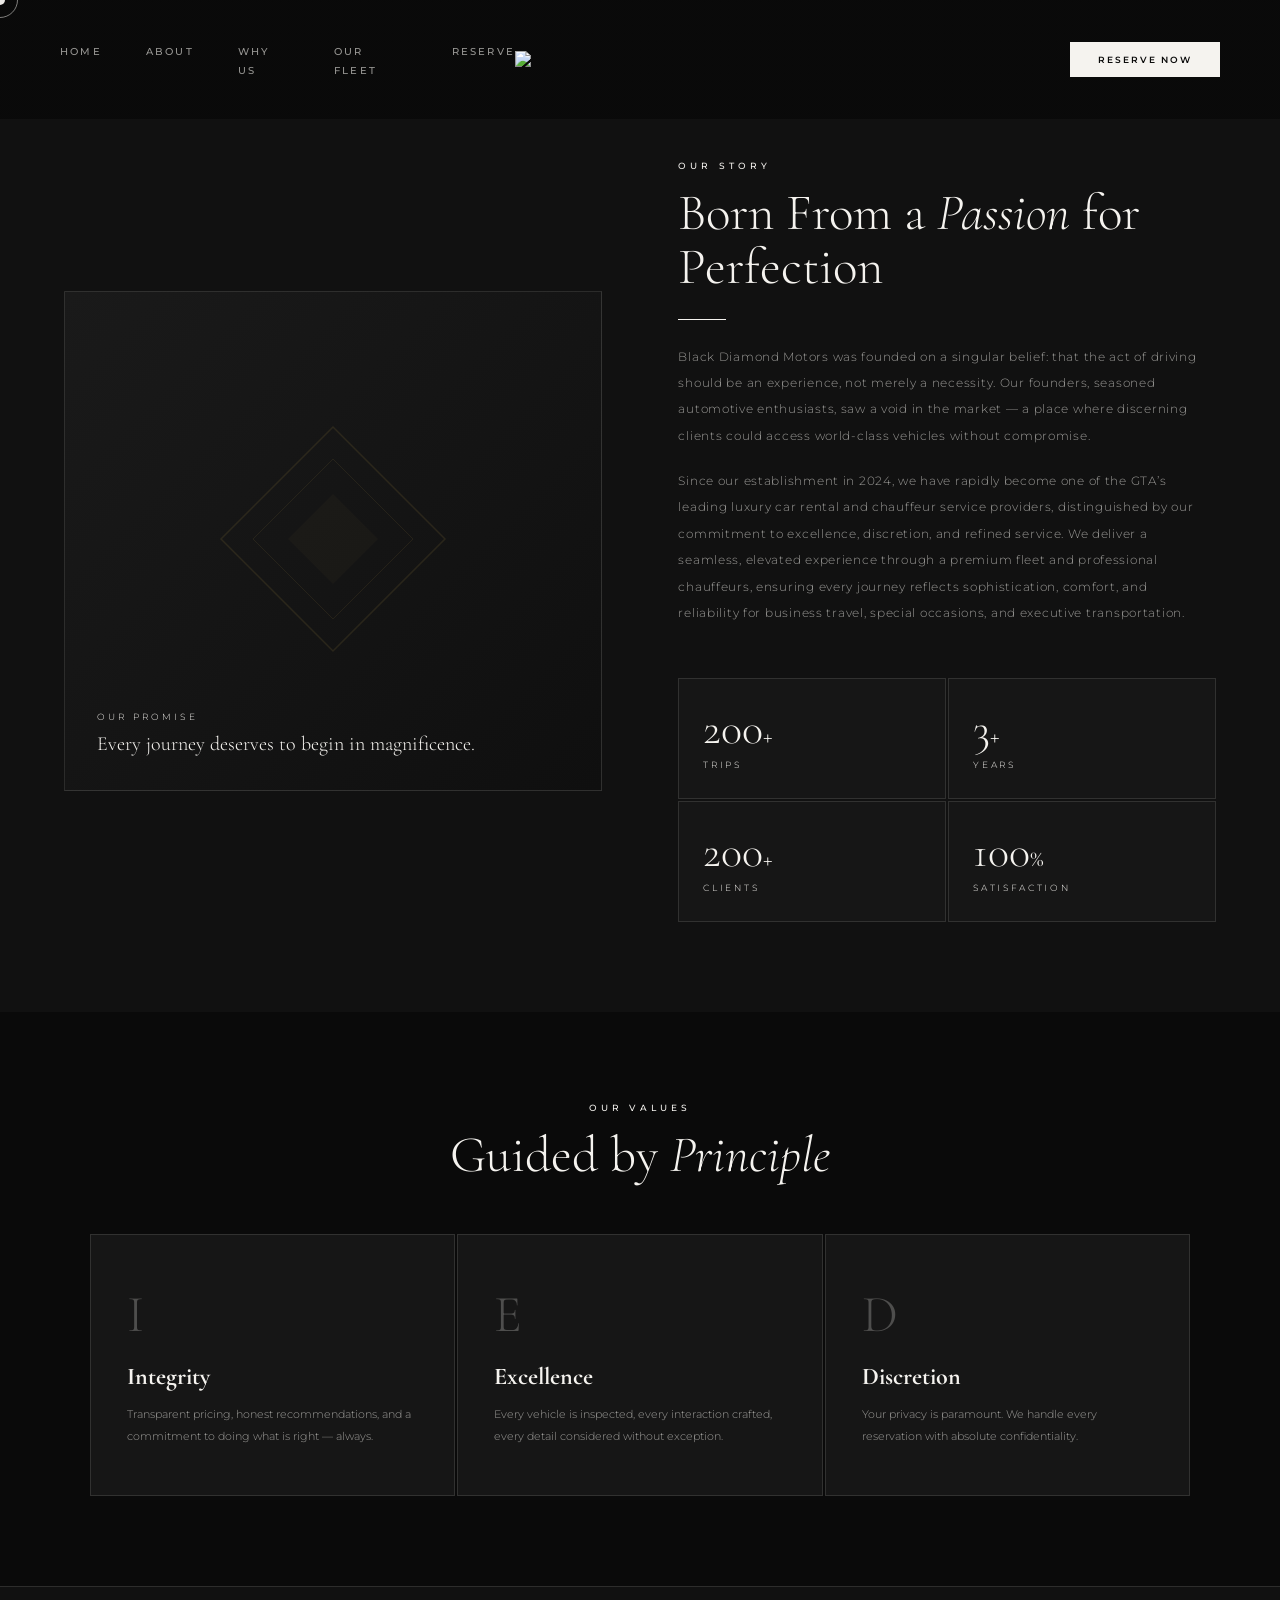
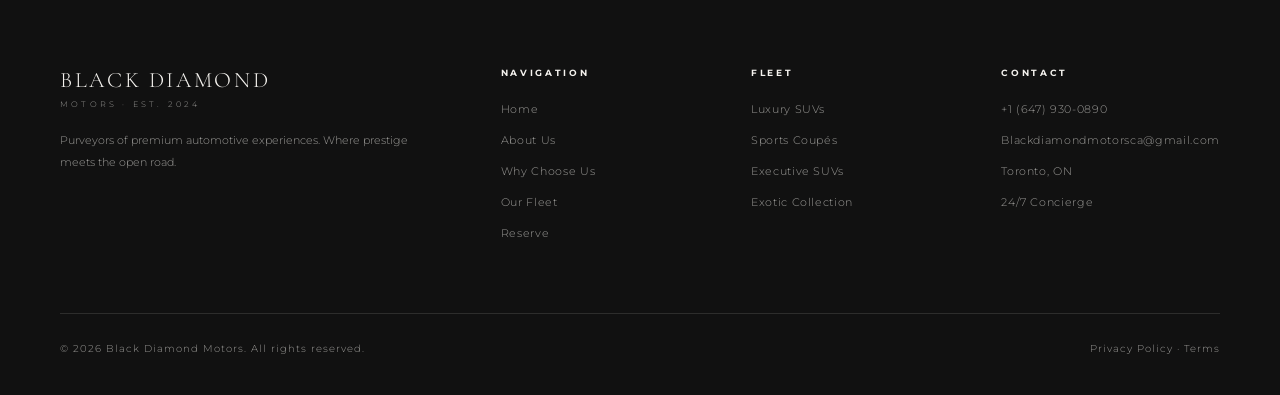
==== about.html @ d263ecc6 "Add files via upload" ====
<!DOCTYPE html>
<html lang="en">
<head>
  <meta charset="UTF-8">
  <meta name="viewport" content="width=device-width, initial-scale=1.0">
  <title>About Us | Black Diamond Motors</title>
  <link rel="stylesheet" href="styles.css">
  <link href="https://fonts.googleapis.com/css2?family=Cormorant+Garamond:ital,wght@0,300;0,400;0,600;1,300;1,400&family=Montserrat:wght@200;300;400;500;600&display=swap" rel="stylesheet">
  <!-- Default fallback (important!) -->
  <link rel="icon" href="img/BDM DARK.png">

  <!-- Theme-aware icons (works on some browsers) -->
  <link rel="icon" href="img/BDM DARK.png" media="(prefers-color-scheme: light)">
  <link rel="icon" href="img/BDM LIGHT.png" media="(prefers-color-scheme: dark)">

  <!-- iOS / mobile support -->
  <link rel="apple-touch-icon" href="img/BDM LIGHT.png">
</head>
<body>

<!-- NAV -->
<nav id="navbar">
  <div class="mobile-menu-logo" onclick="toggleMenu()">
    <div class="hamburger">
      <span></span>
      <span></span>
      <span></span>
    </div>
  </div>

  <ul class="nav-links">
    <li><a href="index.html">Home</a></li>
    <li><a href="about.html">About</a></li>
    <li><a href="why.html">Why Us</a></li>
    <li><a href="fleet.html">Our Fleet</a></li>
    <li><a href="book.html">Reserve</a></li>
  </ul>

  <div class="nav-center-logo desktop-logo">
    <a href="index.html"><img src="img/BDM LOGO REVISED.png"></a>
  </div>

  <div class="nav-center-logo mobile-logo">
    <a href="index.html">
      <img src="img/BDM LOGO REVISED.png">
    </a>
  </div>

  <a href="book.html" class="nav-book-btn">Reserve Now</a>
</nav>

<!-- MOBILE MENU -->
<div id="mobileMenu" class="mobile-menu">
  <a href="index.html">Home</a>
  <a href="about.html">About</a>
  <a href="why.html">Why Us</a>
  <a href="fleet.html">Our Fleet</a>
  <a href="book.html">Reserve</a>
</div>

<div class="cursor" id="cursor"></div>
<div class="cursor-ring" id="cursorRing"></div>
<div style="padding-top:100px;"></div>
    
<div class="page-content">
<!-- ════════ ABOUT ════════ -->
<section style="background:var(--off-black);padding-top:60px;">
    <div style="max-width:1200px;margin:0 auto;display:grid;grid-template-columns:1fr 1fr;gap:clamp(24px,6vw,100px);align-items:center;" class="about-grid">
      <div style="position:relative;height:500px;">
        <div style="position:absolute;inset:0;background:linear-gradient(135deg,#1a1a1a 0%,#0f0f0f 100%);border:1px solid var(--border);overflow:hidden;">
          <div style="position:absolute;top:50%;left:50%;transform:translate(-50%,-50%);opacity:0.12;">
            <svg width="240" height="240" viewBox="0 0 240 240" fill="none"><polygon points="120,8 232,120 120,232 8,120" fill="none" stroke="#c9a84c" stroke-width="1.5"/><polygon points="120,40 200,120 120,200 40,120" fill="none" stroke="#c9a84c" stroke-width="0.8"/><polygon points="120,75 165,120 120,165 75,120" fill="#c9a84c" opacity="0.3"/></svg>
          </div>
          <div style="position:absolute;bottom:32px;left:32px;right:32px;">
            <p style="font-size:9px;letter-spacing:0.35em;text-transform:uppercase;color:var(--gold);margin-bottom:8px;">Our Promise</p>
            <p style="font-family:'Cormorant Garamond',serif;font-size:20px;color:var(--white);line-height:1.4;">Every journey deserves to begin in magnificence.</p>
          </div>
        </div>
        <div style="position:absolute;bottom:0;right:0;width:120px;height:120px;border:1px solid var(--gold-dim);transform:translate(10px,10px) rotate(45deg);"></div>
      </div>
      <div>
        <p class="s-eye">Our Story</p>
        <h2 class="s-title">Born From a <em>Passion</em> for Perfection</h2>
        <div class="divider"></div>
        <p class="s-body">Black Diamond Motors was founded on a singular belief: that the act of driving should be an experience, not merely a necessity. Our founders, seasoned automotive enthusiasts, saw a void in the market — a place where discerning clients could access world-class vehicles without compromise.</p>
        <br>
        <p class="s-body">Since our establishment in 2024, we have rapidly become one of the GTA’s leading luxury car rental and chauffeur service providers, distinguished by our commitment to excellence, discretion, and refined service. We deliver a seamless, elevated experience through a premium fleet and professional chauffeurs, ensuring every journey reflects sophistication, comfort, and reliability for business travel, special occasions, and executive transportation.</p>
        <div style="display:grid;grid-template-columns:1fr 1fr;gap:2px;margin-top:52px;">
          <div class="stat-block"><div class="stat-num">200<span style="font-size:24px;">+</span></div><div class="stat-label">Trips</div></div>
          <div class="stat-block"><div class="stat-num">3<span style="font-size:24px;">+</span></div><div class="stat-label">Years</div></div>
          <div class="stat-block"><div class="stat-num">200<span style="font-size:24px;">+</span></div><div class="stat-label">Clients</div></div>
          <div class="stat-block"><div class="stat-num">100<span style="font-size:24px;">%</span></div><div class="stat-label">Satisfaction</div></div>
        </div>
      </div>
    </div>
</section>
<section style="background:var(--black);">
    <div style="max-width:1100px;margin:0 auto;text-align:center;">
      <p class="s-eye">Our Values</p>
      <h2 class="s-title">Guided by <em>Principle</em></h2>
      <div style="display:grid;grid-template-columns:repeat(3,1fr);gap:2px;margin-top:52px;">
        <div style="background:var(--deep);border:1px solid var(--border);padding:48px 36px;text-align:left;"><p style="font-family:'Cormorant Garamond',serif;font-size:52px;color:var(--gold);opacity:0.25;margin-bottom:16px;">I</p><h3 style="font-family:'Cormorant Garamond',serif;font-size:24px;color:var(--white);margin-bottom:12px;">Integrity</h3><p style="font-size:11px;line-height:2;color:var(--white-dim);">Transparent pricing, honest recommendations, and a commitment to doing what is right — always.</p></div>
        <div style="background:var(--deep);border:1px solid var(--border);padding:48px 36px;text-align:left;"><p style="font-family:'Cormorant Garamond',serif;font-size:52px;color:var(--gold);opacity:0.25;margin-bottom:16px;">E</p><h3 style="font-family:'Cormorant Garamond',serif;font-size:24px;color:var(--white);margin-bottom:12px;">Excellence</h3><p style="font-size:11px;line-height:2;color:var(--white-dim);">Every vehicle is inspected, every interaction crafted, every detail considered without exception.</p></div>
        <div style="background:var(--deep);border:1px solid var(--border);padding:48px 36px;text-align:left;"><p style="font-family:'Cormorant Garamond',serif;font-size:52px;color:var(--gold);opacity:0.25;margin-bottom:16px;">D</p><h3 style="font-family:'Cormorant Garamond',serif;font-size:24px;color:var(--white);margin-bottom:12px;">Discretion</h3><p style="font-size:11px;line-height:2;color:var(--white-dim);">Your privacy is paramount. We handle every reservation with absolute confidentiality.</p></div>
      </div>
    </div>
</section>


<!-- FOOTER -->
<footer>
  <div class="footer-grid">
    <div class="footer-brand">
      <div class="bn">Black Diamond</div>
      <div class="bt">Motors · Est. 2024</div>
      <p>Purveyors of premium automotive experiences. Where prestige meets the open road.</p>
    </div>
    <div class="footer-col"><h4>Navigation</h4><ul>
      <li><a href="index.html">Home</a></li>
      <li><a href="about.html">About Us</a></li>
      <li><a href="why.html">Why Choose Us</a></li>
      <li><a href="fleet.html">Our Fleet</a></li>
      <li><a href="book.html">Reserve</a></li>
    </ul></div>
    <div class="footer-col"><h4>Fleet</h4><ul>
      <li><a href="fleet.html">Luxury SUVs</a></li>
      <li><a href="fleet.html">Sports Coupés</a></li>
      <li><a href="fleet.html">Executive SUVs</a></li>
      <li><a href="fleet.html">Exotic Collection</a></li>
    </ul></div>
    <div class="footer-col"><h4>Contact</h4><ul>
      <li><a href="tel:6479300890">+1 (647) 930-0890</a></li>
      <li><a href="mailto:Blackdiamondmotorsca@gmail.com">Blackdiamondmotorsca@gmail.com</a></li>
      <li><a href="#">Toronto, ON</a></li>
      <li><a href="#">24/7 Concierge</a></li>
    </ul></div>
  </div>
  <div class="footer-bottom">
    <p>© 2026 Black Diamond Motors. All rights reserved.</p>
    <p><a href="legal.html" style="color:inherit;text-decoration:none;">Privacy Policy · Terms</a></p>
  </div>
</footer>

<style>

/* ── ROOT ── */
:root {
  --black: #0a0a0a;
  --off-black: #111111;
  --deep: #161616;
  --white: #f5f3ef;
  --white-dim: rgba(245,243,239,0.6);
  --accent: rgba(255,255,255,0.9);
  --border: rgba(245,243,239,0.12);
}

section {
  overflow-x: hidden;
}
* {max-width: 100%;}
*, *::before, *::after { box-sizing: border-box; margin: 0; padding: 0; }
html { scroll-behavior: smooth; }
html, body { width: 100%; max-width: 100%; overflow-x: hidden; }
body {background: var(--black);color: var(--white);font-family: 'Montserrat', sans-serif;font-weight: 300;}

img { max-width: 100%; height: auto; display: block; }

/* ── CURSOR ── */
.cursor, .cursor-ring { position: fixed; top: 0; left: 0; pointer-events: none; z-index: 9999; transform: translate(-50%,-50%); display: none; }
@media (pointer: fine) {
  body { cursor: none; }
  .cursor { display: block; width: 10px; height: 10px; border-radius: 50%; background: var(--white); mix-blend-mode: difference; }
  .cursor-ring { display: block; width: 36px; height: 36px; border: 1px solid rgba(245,243,239,0.5); border-radius: 50%; transition: width 0.25s, height 0.25s, border-color 0.25s; }
}

/* ── ROOT ── */
:root {
  --black: #0a0a0a;
  --off-black: #111111;
  --deep: #161616;
  --white: #f5f3ef;
  --white-dim: rgba(245,243,239,0.6);
  --accent: rgba(255,255,255,0.9);
  --border: rgba(245,243,239,0.12);
}

*, *::before, *::after { box-sizing: border-box; margin: 0; padding: 0; }
html { scroll-behavior: smooth; }
body { background: var(--black); color: var(--white); font-family: 'Montserrat', sans-serif; font-weight: 300; overflow-x: hidden; }
img { max-width: 100%; height: auto; display: block; }

/* ── CURSOR ── */
.cursor, .cursor-ring { position: fixed; top: 0; left: 0; pointer-events: none; z-index: 9999; transform: translate(-50%,-50%); display: none; }
@media (pointer: fine) {
  body { cursor: none; }
  .cursor { display: block; width: 10px; height: 10px; border-radius: 50%; background: var(--white); mix-blend-mode: difference; }
  .cursor-ring { display: block; width: 36px; height: 36px; border: 1px solid rgba(245,243,239,0.5); border-radius: 50%; transition: width 0.25s, height 0.25s, border-color 0.25s; }
}

/* ── NAV ── */
nav {
  position: fixed; top: 0; left: 0; right: 0;
  z-index: 1001;
  display: grid; grid-template-columns: 1fr auto 1fr;
  align-items: center;
  padding: 40px 60px;
  background: linear-gradient(180deg,rgba(10,10,10,0.95) 100%,transparent 100%);
  transition: transform 0.3s ease, padding 0.4s, background 0.4s;
  border-bottom: 1px solid transparent;
}
nav.scrolled { padding: 40px 60px; border-bottom-color: var(--border); background: rgba(10,10,10,0.97); backdrop-filter: blur(20px); }
nav.hide { transform: translateY(-100%); }
.nav-links { display: flex; gap: 44px; list-style: none; justify-content: flex-start; }
.nav-links a { font-size: 10px; font-weight: 500; letter-spacing: 0.22em; text-transform: uppercase; color: var(--white-dim); text-decoration: none; transition: color 0.3s; position: relative; }
.nav-links a::after { content: ''; position: absolute; bottom: -4px; left: 0; width: 0; height: 1px; background: var(--accent); transition: width 0.3s; }
.nav-links a:hover { color: var(--white); }
.nav-links a:hover::after { width: 100%; }
.nav-center-logo { display: flex; justify-content: center; align-items: center; }
.nav-center-logo img { width: clamp(120px,20vw,250px); height: auto; }
.nav-book-btn { justify-self: end; font-size: 9px; font-weight: 600; letter-spacing: 0.22em; text-transform: uppercase; color: var(--black); background: var(--white); padding: 12px 28px; text-decoration: none; display: inline-block; transition: opacity 0.3s; }
.nav-book-btn:hover { opacity: 0.85; }

/* ── HAMBURGER ── */
.mobile-menu-logo {
  display: none;
  cursor: pointer;
  z-index: 1002;
  position: relative;
  justify-self: start;
}
.hamburger {
  width: 28px;
  height: 18px;
  position: relative;
}

.hamburger span {
  position: absolute;
  left: 0;
  width: 100%;
  height: 2px;
  background: var(--white);
  transition: 0.3s ease;
  transform-origin: center;
}

/* better vertical spacing */
.hamburger span:nth-child(1) { top: 0; }
.hamburger span:nth-child(2) { top: 8px; }
.hamburger span:nth-child(3) { top: 16px; }

.hamburger.active span:nth-child(1) {
  top: 8px;
  transform: rotate(45deg);
}

.hamburger.active span:nth-child(2) {
  opacity: 0;
}

.hamburger.active span:nth-child(3) {
  top: 8px;
  transform: rotate(-45deg);
}

/* ── MOBILE MENU ── */
.mobile-menu {
  position: fixed; inset: 0;
  background: rgba(10,10,10,0.98);
  backdrop-filter: blur(10px);
  display: flex; flex-direction: column;
  justify-content: center; align-items: center;
  gap: 36px;
  transform: translateY(-100%);
  transition: transform 0.45s ease;
  z-index: 1000;
}
.mobile-menu a { font-family: 'Cormorant Garamond', serif; font-size: 32px; letter-spacing: 0.15em; color: var(--white); text-decoration: none; }
.mobile-menu.active { transform: translateY(0); }
.mobile-logo { display: none; }

/* ── HERO ── */
#heroSection {
  position: relative; min-height: 100vh; display: flex;
  align-items: center; padding-top: 140px; padding-bottom: 60px;
  overflow: hidden;
  background: linear-gradient(135deg,#0a0a0a 0%,#1a1a1a 40%,#0f0f0f 100%);
}
.hero-pattern { position: absolute; inset: 0; background-image: repeating-linear-gradient(45deg,rgba(201,168,76,0.03) 0px,rgba(201,168,76,0.03) 1px,transparent 1px,transparent 60px), repeating-linear-gradient(-45deg,rgba(201,168,76,0.03) 0px,rgba(201,168,76,0.03) 1px,transparent 1px,transparent 60px); }
.hero-diamond-bg { position: absolute; right: -5vw; top: 50%; transform: translateY(-50%); width: 55vw; height: 55vw; opacity: 0.06; animation: spin 60s linear infinite; }
@keyframes spin { to { transform: translateY(-50%) rotate(360deg); } }
.hero-car-area { position: absolute; right: 8%; top: 50%; transform: translateY(-40%); width: 55%; height: 70%; z-index: 2; overflow: hidden; }
.hero-slider { position: absolute; inset: 0; }
.slide { position: absolute; inset: 0; width: 100%; height: 100%; object-fit: cover; opacity: 0; transform: translateX(100%); transition: transform 0.8s ease, opacity 0.8s ease; z-index: 0; }
.slide.active { opacity: 1; transform: translateX(0); z-index: 2; }
.slide.exit { opacity: 0; transform: translateX(-100%); z-index: 1; }
.mainhero-car-gradient { position: absolute; inset: 0; z-index: 3; pointer-events: none; background: linear-gradient(90deg,rgba(10,10,10,1) 0%,rgba(10,10,10,0) 65%), linear-gradient(0deg,rgba(10,10,10,1) 0%,rgba(10,10,10,0) 40%); }
.hero-content { position: relative; z-index: 3; max-width: 640px; padding: 0 clamp(24px,6vw,120px); }
.hero-eyebrow { font-size: 9px; font-weight: 500; letter-spacing: 0.4em; text-transform: uppercase; color: var(--accent); margin-bottom: 20px; animation: reveal 1.4s 0.2s both; }
.hero-title { font-family: 'Cormorant Garamond', serif; font-size: clamp(52px,7vw,100px); font-weight: 300; line-height: 0.95; color: var(--white); margin-bottom: 28px; animation: reveal 1.4s 0.35s both; }
.hero-title em { font-style: italic; }
.hero-sub { font-size: 12px; font-weight: 300; letter-spacing: 0.1em; line-height: 2; color: var(--white-dim); max-width: 380px; margin-bottom: 44px; animation: reveal 1.4s 0.5s both; }
.hero-ctas { display: flex; gap: 16px; align-items: center; animation: reveal 1.4s 0.65s both; }
@keyframes reveal { from { opacity: 0; transform: translateY(60px); } to { opacity: 1; transform: none; } }

/* ── BUTTONS ── */
.btn-primary { font-size: 9px; font-weight: 600; letter-spacing: 0.25em; text-transform: uppercase; color: var(--black); background: var(--white); padding: 16px 40px; text-decoration: none; display: inline-block; transition: opacity 0.3s; border: none; }
.btn-primary:hover { opacity: 0.85; }
.btn-ghost { font-size: 9px; font-weight: 500; letter-spacing: 0.25em; text-transform: uppercase; color: var(--white); background: transparent; border: 1px solid var(--border); padding: 16px 40px; text-decoration: none; display: inline-block; transition: border-color 0.35s; }
.btn-ghost:hover { border-color: var(--white); }

/* ── STRIP ── */
.strip-bar { background: var(--deep); border-top: 1px solid var(--border); border-bottom: 1px solid var(--border); padding: 20px 40px; display: flex; justify-content: center; align-items: center; flex-wrap: wrap; gap: clamp(16px,4vw,60px); }
.strip-bar span { font-size: 9px; letter-spacing: 0.35em; text-transform: uppercase; white-space: nowrap; color: var(--white-dim); }
.strip-bar span:first-child { color: var(--white); }

/* ── SECTIONS ── */
.section-dark { background: var(--off-black); }
.section-black { background: #000; }
.section-deep { background: var(--deep); border-top: 1px solid var(--border); }
section { padding: clamp(60px,7vw,120px) clamp(20px,5vw,80px); }
.container { max-width: 1200px; margin: 0 auto; }
.section-header { text-align: center; margin-bottom: 48px; }
.s-eye { font-size: 9px; font-weight: 500; letter-spacing: 0.45em; text-transform: uppercase; color: var(--white); margin-bottom: 16px; }
.s-title { font-family: 'Cormorant Garamond', serif; font-size: clamp(32px,4vw,62px); font-weight: 300; line-height: 1.05; color: var(--white); margin-bottom: 20px; }
.s-title em { font-style: italic; }
.s-body { font-size: 12px; font-weight: 300; letter-spacing: 0.06em; line-height: 2.2; color: var(--white-dim); max-width: 520px; }
.divider { width: 48px; height: 1px; background: var(--white); margin: 24px 0; }

/* ── GRIDS ── */
.grid-2 { display: grid; grid-template-columns: 1fr 1fr; gap: 80px; }
.grid-3 { display: grid; grid-template-columns: repeat(3,1fr); gap: 2px; }
.stats-grid { display: grid; grid-template-columns: 1fr 1fr; gap: 2px; }

/* ── STATS ── */
.stat-block { background: var(--deep); border: 1px solid var(--border); padding: 28px 24px; }
.stat-num { font-family: 'Cormorant Garamond', serif; font-size: 44px; font-weight: 300; color: var(--white); line-height: 1; }
.stat-num span { font-size: 24px; }
.stat-label { font-size: 9px; letter-spacing: 0.3em; text-transform: uppercase; color: var(--white); margin-top: 8px; }

/* ── FLEET TEASER CARDS ── */
.teaser-card { background: var(--deep); border: 1px solid var(--border); padding: 28px; text-align: center; cursor: pointer; transition: border-color 0.3s; }
.teaser-card:hover { border-color: rgba(201,168,76,0.4); }
.teaser-img { width: 100%; height: 160px; overflow: hidden; border: 1px solid rgba(201,168,76,0.5); margin-bottom: 16px; }
.teaser-img img { width: 100%; height: 100%; object-fit: cover; }
.teaser-name { font-family: 'Cormorant Garamond', serif; font-size: 20px; color: var(--white); margin-top: 6px; }

/* ── TESTIMONIALS ── */
.testimonial-card { background: var(--off-black); border: 1px solid var(--border); padding: 40px 32px; }
.quote-mark { font-family: 'Cormorant Garamond', serif; font-size: 48px; color: var(--white); opacity: 0.2; line-height: 1; margin-bottom: 16px; }
.quote-text { font-size: 12px; line-height: 2; color: var(--white-dim); margin-bottom: 24px; font-style: italic; }
.quote-author { border-top: 1px solid var(--border); padding-top: 16px; }
.author-name { font-size: 11px; color: var(--white); }
.author-title { font-size: 9px; letter-spacing: 0.2em; text-transform: uppercase; color: var(--white-dim); margin-top: 4px; }

/* ── QUOTE BANNER ── */
.quote-section { padding: clamp(40px,5vw,80px) clamp(20px,5vw,60px); text-align: center; border-top: 1px solid var(--border); border-bottom: 1px solid var(--border); }
.quote-banner { font-family: 'Cormorant Garamond', serif; font-size: clamp(20px,3vw,40px); font-weight: 300; font-style: italic; color: var(--white); max-width: 800px; margin: 0 auto 16px; line-height: 1.5; }
.quote-attribution { font-size: 9px; letter-spacing: 0.35em; text-transform: uppercase; color: var(--white-dim); }

/* ── FOOTER ── */
footer { background: var(--off-black); border-top: 1px solid var(--border); padding: 80px 60px 40px; }
.footer-grid { display: grid; grid-template-columns: 2fr 1fr 1fr 1fr; gap: 60px; max-width: 1200px; margin: 0 auto 60px; }
.footer-brand .bn { font-family: 'Cormorant Garamond', serif; font-size: 22px; color: var(--white); letter-spacing: 0.12em; text-transform: uppercase; margin-bottom: 6px; }
.footer-brand .bt { font-size: 8px; letter-spacing: 0.4em; text-transform: uppercase; color: var(--white-dim); margin-bottom: 20px; }
.footer-brand p { font-size: 11px; line-height: 2; color: var(--white-dim); }
.footer-col h4 { font-size: 9px; letter-spacing: 0.3em; text-transform: uppercase; color: var(--white); margin-bottom: 20px; }
.footer-col ul { list-style: none; }
.footer-col ul li { margin-bottom: 12px; }
.footer-col ul li a { font-size: 11px; color: var(--white-dim); text-decoration: none; transition: color 0.3s; }
.footer-col ul li a:hover { color: var(--white); }
.footer-bottom { max-width: 1200px; margin: 0 auto; padding-top: 28px; border-top: 1px solid var(--border); display: flex; justify-content: space-between; align-items: center; }
.footer-bottom p { font-size: 10px; letter-spacing: 0.1em; color: var(--white-dim); }

/* ── REVEAL ── */
.reveal { opacity: 0; transform: translateY(30px); transition: opacity 0.8s, transform 0.8s; }
.reveal.visible { opacity: 1; transform: none; }

/* ── PAGE TOP (non-home pages) ── */
.page-top { padding-top: 120px; }

/* ══════════════════════════════
   TABLET (max 1024px)
══════════════════════════════ */
@media (max-width: 1024px) {
  nav { padding: 20px 32px; }
  nav.scrolled { padding: 20px 32px; }
  .hero-car-area { width: 50%; right: 3%; }
  .grid-3 { grid-template-columns: repeat(2,1fr); }
  .footer-grid { grid-template-columns: 1fr 1fr; gap: 40px; }
}

/* ══════════════════════════════
   MOBILE (max 768px)
══════════════════════════════ */
@media (max-width: 768px) {
  .about-grid {
    grid-template-columns: 1fr !important;
    gap: 32px !important;
  }
  
  /* NAV */
  nav { padding: 30px 20px; grid-template-columns: auto 1fr auto; }
  nav.scrolled { padding: 30px 20px; }
  .nav-links, .desktop-logo { display: none; }
  .mobile-menu-logo { display: block; }
  .mobile-logo {
    position: absolute;
    left: 50%;
    transform: translateX(-50%);
    display: flex;
  }
  .mobile-logo img { width: 170px; }
  .nav-book-btn {
    display: inline-block;
    justify-self: end;
    font-size: 7px;
    padding: 6px 10px;
    letter-spacing: 0.18em;
  }

  /* HERO */
  #heroSection {
    align-items: flex-end;
    padding-top: 100px;
    padding-bottom: 52px;
    min-height: 100svh;
  }
  .hero-car-area {
    position: absolute;
    inset: 0;
    width: 100%;
    height: 100%;
    transform: none;
    top: 0;
    right: 0;
    opacity: 0.3;
  }
  .mainhero-car-gradient {
    background:
      linear-gradient(180deg, rgba(10,10,10,0.6) 0%, rgba(10,10,10,0) 30%),
      linear-gradient(0deg, rgba(10,10,10,1) 0%, rgba(10,10,10,0.4) 60%);
  }
  .hero-content { padding: 0 24px; max-width: 100%; z-index: 4; }
  .hero-title { font-size: clamp(44px,12vw,64px); margin-bottom: 20px; }
  .hero-sub { font-size: 11px; max-width: 100%; margin-bottom: 32px; }
  .hero-ctas { flex-direction: column; gap: 12px; width: 100%; }
  .btn-primary, .btn-ghost { width: 100%; text-align: center; padding: 16px 24px; }

  /* SECTIONS */
  section { padding: 52px 20px; }
  .s-title { font-size: clamp(28px,8vw,44px); }
  .section-header { margin-bottom: 32px; }

  /* GRIDS */
  .grid-2, .grid-3 { grid-template-columns: 1fr; gap: 16px; }
  .stats-grid { grid-template-columns: 1fr 1fr; gap: 2px; }
  .stat-block { padding: 20px 16px; }
  .stat-num { font-size: 36px; }

  /* FLEET TEASER */
  .teaser-img { height: 200px; }

  /* STRIP */
  .strip-bar { padding: 16px 20px; gap: 16px; }
  .strip-bar span { font-size: 8px; }

  /* FOOTER */
  footer { padding: 48px 20px 28px; }
  .footer-grid { grid-template-columns: 1fr; gap: 28px; }
  .footer-bottom { flex-direction: column; gap: 10px; text-align: center; }
}

/* ══════════════════════════════
   SMALL MOBILE (max 390px)
══════════════════════════════ */
@media (max-width: 390px) {
  .hero-title { font-size: 38px; }
  .mobile-logo img { width: 130px; }
  .stats-grid { grid-template-columns: 1fr; }
  .teaser-img { height: 160px; }

}

/* ══════════════════════════════
   ULTRA WIDE
══════════════════════════════ */
@media (min-width: 1600px) {
  .container { max-width: 1400px; }
  .hero-content { max-width: 900px; }
}

html {
  overflow-x: hidden;
  overflow-y: scroll; /* scrollbar always on html */
}
body {
  overflow: hidden; /* body itself doesn't scroll */
}
</style>

<script>
// NAV SCROLL HIDE
let lastScroll = 0;
const navbar = document.getElementById('navbar');
window.addEventListener('scroll', () => {
  const cur = window.scrollY;
  navbar.classList.toggle('hide', cur > lastScroll && cur > 120);
  navbar.classList.toggle('scrolled', cur > 30);
  lastScroll = cur;
});

// HERO SLIDER
const slides = document.querySelectorAll('.hero-slider .slide');
let idx = 0;
setInterval(() => {
  slides[idx].classList.remove('active');
  slides[idx].classList.add('exit');
  const prev = idx;
  idx = (idx + 1) % slides.length;
  slides[idx].classList.add('active');
  setTimeout(() => slides[prev].classList.remove('exit'), 800);
}, 4000);

// SCROLL REVEAL
function initReveal() {
  const els = document.querySelectorAll('.reveal');
  const obs = new IntersectionObserver(entries => {
    entries.forEach(e => {
      if (e.isIntersecting) { e.target.classList.add('visible'); obs.unobserve(e.target); }
    });
  }, { threshold: 0.08 });
  els.forEach(el => obs.observe(el));
}
document.addEventListener('DOMContentLoaded', initReveal);

// MOBILE MENU TOGGLE
function toggleMenu() {
  document.getElementById('mobileMenu').classList.toggle('active');
  document.querySelector('.hamburger').classList.toggle('active');
}

// CLOSE MENU ON LINK CLICK
document.querySelectorAll('#mobileMenu a').forEach(link => {
  link.addEventListener('click', () => {
    document.getElementById('mobileMenu').classList.remove('active');
    document.querySelector('.hamburger').classList.remove('active');
  });
});

// CUSTOM CURSOR (desktop only)
if (window.matchMedia('(pointer: fine)').matches) {
  const cursor = document.getElementById('cursor');
  const ring = document.getElementById('cursorRing');
  let mx = 0, my = 0, rx = 0, ry = 0;
  document.addEventListener('mousemove', e => {
    mx = e.clientX; my = e.clientY;
    cursor.style.left = mx + 'px'; cursor.style.top = my + 'px';
  });
  (function animRing() {
    rx += (mx - rx) * 0.15; ry += (my - ry) * 0.15;
    ring.style.left = rx + 'px'; ring.style.top = ry + 'px';
    requestAnimationFrame(animRing);
  })();
  document.addEventListener('mouseover', e => {
    if (e.target.closest('a,button,.teaser-card,.fleet-card')) {
      ring.style.width = '56px'; ring.style.height = '56px';
      ring.style.borderColor = 'rgba(255,255,255,0.8)';
    }
  });
  document.addEventListener('mouseout', e => {
    if (e.target.closest('a,button,.teaser-card,.fleet-card')) {
      ring.style.width = '36px'; ring.style.height = '36px';
      ring.style.borderColor = 'rgba(245,243,239,0.5)';
    }
  });
}
</script>

</body>
</html>
---- styles.css ----
:root {
  --black: #0a0a0a;
  --off-black: #111111;
  --deep: #161616;
  --white: #f5f3ef;
  --white-dim: rgba(245,243,239,0.6);
  --white-ghost: rgba(255, 255, 255, 0.08);
  --accent: rgba(255,255,255,0.9);
  --accent-dim: rgba(255,255,255,0.18);
  --border: rgba(245,243,239,0.12);
}
  .cursor { position: fixed; width: 10px; height: 10px; background: var(--white); border-radius: 50%; pointer-events: none; z-index: 9999; transform: translate(-50%,-50%); mix-blend-mode: difference; }
  .cursor-ring { position: fixed; width: 36px; height: 36px; border: 1px solid rgba(245,243,239,0.5); border-radius: 50%; pointer-events: none; z-index: 9998; transform: translate(-50%,-50%); transition: width 0.3s, height 0.3s, border-color 0.3s; }

  *, *::before, *::after { box-sizing: border-box; margin: 0; padding: 0; }
  html { scroll-behavior: smooth; }
  body { background: var(--black); color: var(--white); font-family: 'Montserrat', sans-serif; font-weight: 300; overflow-x: hidden; cursor: none; }


  nav { position: fixed; top: 0; left: 0; right: 0; z-index: 100; display: flex; align-items: center; justify-content: space-between; padding: 28px 60px; background: linear-gradient(180deg,rgba(10,10,10,0.95) 0%,transparent 100%); transition: border-color 0.4s, background 0.4s, padding 0.4s; border-bottom: 1px solid transparent; }
  nav.scrolled { padding: 18px 60px; border-bottom-color: var(--border); background: rgba(10,10,10,0.97); backdrop-filter: blur(20px); }
  .nav-links { display: flex; gap: 44px; list-style: none; }
  .nav-links a { font-size: 10px; font-weight: 500; letter-spacing: 0.22em; text-transform: uppercase; color: var(--white-dim); text-decoration: none; transition: color 0.3s; position: relative; cursor: none; }
  .nav-links a::after { content: ''; position: absolute; bottom: -4px; left: 0; width: 0; height: 1px; background: var(--accent); transition: width 0.3s; }
  .nav-links a:hover { color: var(--white); }
  .nav-links a:hover::after { width: 100%; }

  .logo-mark { display: flex; align-items: center; gap: 14px; text-decoration: none; cursor: none; }
  .logo-diamond { width: 38px; height: 38px; }
  .logo-text { display: flex; flex-direction: column; line-height: 1; }
  .logo-text .brand { font-family: 'Cormorant Garamond', serif; font-size: 18px; font-weight: 400; letter-spacing: 0.12em; text-transform: uppercase; color: var(--white); }
  .logo-text .sub { font-size: 7.5px; font-weight: 500; letter-spacing: 0.35em; text-transform: uppercase; color: var(--white); margin-top: 3px; }
  .nav-book-btn { font-size: 9px; font-weight: 600; letter-spacing: 0.22em; text-transform: uppercase; color: var(--black); background: var(--white); border: none; padding: 12px 28px; cursor: none; transition: background 0.3s; text-decoration: none; display: inline-block; }
  .nav-book-btn:hover { background: var(--white); }
  @keyframes pageFade { from { opacity: 0; transform: translateY(20px); } to { opacity: 1; transform: none; } }

  /* HOME HERO */
  #heroSection { position: relative; height: 100vh; display: flex; align-items: flex-end; overflow: hidden; background: linear-gradient(135deg,#0a0a0a 0%,#1a1a1a 40%,#0f0f0f 100%); }
  .hero-pattern { position: absolute; inset: 0; background-image: repeating-linear-gradient(45deg,rgba(201,168,76,0.03) 0px,rgba(201,168,76,0.03) 1px,transparent 1px,transparent 60px), repeating-linear-gradient(-45deg,rgba(201,168,76,0.03) 0px,rgba(201,168,76,0.03) 1px,transparent 1px,transparent 60px); }
  .hero-diamond-bg { position: absolute; right: -5vw; top: 50%; transform: translateY(-50%); width: 55vw; height: 55vw; opacity: 0.06; animation: spin 60s linear infinite; }
  @keyframes spin { to { transform: translateY(-50%) rotate(360deg); } }
  .hero-vert { position: absolute; left: 60px; top: 50%; font-size: 9px; font-weight: 500; letter-spacing: 0.4em; text-transform: uppercase; color: var(--white); white-space: nowrap; transform: translateY(-50%) rotate(-90deg) translateX(-50%); transform-origin: center center; }
  .hero-car-area { position: absolute; right: 8%; bottom: 0; width: 55%; height: 70%; z-index: 2; overflow: visible;}
  .hero-image {width: 100%;max-width: 60000px;height: auto;}
  .mainhero-car-gradient { position: absolute; top: 0; left: 0; width: 100%; height: 100%; background: linear-gradient(90deg, var(--black) 0%, transparent 60%),linear-gradient(0deg, var(--black) 0%, transparent 30%); z-index: 2; pointer-events: none;}
  .hero-car-gradient { position: absolute; top: 0; left: 0; width: 200%; height: 100%; background: linear-gradient(90deg, var(--black) 0%, transparent 60%),linear-gradient(0deg, var(--black) 0%, transparent 30%); z-index: 2; pointer-events: none;}
  .hero-content { position: relative; z-index: 2; padding: 0 60px 80px 140px; max-width: 800px; animation: reveal 1.4s cubic-bezier(0.16,1,0.3,1) both; }
  .hero-eyebrow { font-size: 9px; font-weight: 500; letter-spacing: 0.4em; text-transform: uppercase; color: var(--accent); margin-bottom: 24px; animation: reveal 1.4s 0.2s both; }
  .hero-title { font-family: 'Cormorant Garamond', serif; font-size: clamp(56px,7vw,100px); font-weight: 300; line-height: 0.95; color: var(--white); margin-bottom: 32px; animation: reveal 1.4s 0.35s both; }
  .hero-title em { font-style: italic; color: var(--white); }
  .hero-sub { font-size: 12px; font-weight: 300; letter-spacing: 0.12em; line-height: 2; color: var(--white-dim); max-width: 420px; margin-bottom: 52px; animation: reveal 1.4s 0.5s both; }
  .hero-ctas { display: flex; gap: 20px; align-items: center; animation: reveal 1.4s 0.65s both; }
  @keyframes reveal { from { opacity: 0; transform: translateY(60px); } to { opacity: 1; transform: none; } }
  .scroll-ind { position: absolute; bottom: 36px; right: 60px; display: flex; align-items: center; gap: 16px; font-size: 8px; letter-spacing: 0.3em; text-transform: uppercase; color: var(--white-dim); animation: reveal 1.4s 0.9s both; }
  .scroll-line { width: 60px; height: 1px; background: var(--border); position: relative; overflow: hidden; }
  .scroll-line::after { content: ''; position: absolute; top: 0; left: -100%; width: 100%; height: 100%; background: var(--white); animation: pulse 2s ease-in-out infinite; }
  @keyframes pulse { 50% { left: 0; } 100% { left: 100%; } }
.hero-slider {
  position: relative;
  width: 100%;
  height: 100%;
}

.slide {
  position: absolute;
  width: 100%;
  height: 100%;
  object-fit: cover;

  transform: translateX(100%);
  opacity: 0;
  transition: transform 1s ease, opacity 1s ease;
}

.slide.active {
  transform: translateX(0);
  opacity: 1;
  z-index: 2;
}

.slide.exit {
  transform: translateX(-100%);
  opacity: 0;
  z-index: 1;
}


  /* BUTTONS */
  .btn-primary { font-size: 9px; font-weight: 600; letter-spacing: 0.25em; text-transform: uppercase; color: var(--black); background: var(--white); border: none; padding: 18px 44px; cursor: none; transition: background 0.35s, transform 0.2s; text-decoration: none; display: inline-block; }
  .btn-primary:hover { background: var(--white); color: var(--black);}
  .btn-ghost { font-size: 9px; font-weight: 500; letter-spacing: 0.25em; text-transform: uppercase; color: var(--white); background: transparent; border: 1px solid var(--border); padding: 18px 44px; cursor: none; transition: border-color 0.35s; text-decoration: none; display: inline-block; }
  .btn-ghost:hover { border-color: var(--white); }

  /* SECTIONS */
  section { padding: 120px 60px; }
  .s-eye { font-size: 9px; font-weight: 500; letter-spacing: 0.45em; text-transform: uppercase; color: var(--gold); margin-bottom: 20px; }
  .s-title { font-family: 'Cormorant Garamond', serif; font-size: clamp(38px,4vw,62px); font-weight: 300; line-height: 1.05; color: var(--white); margin-bottom: 28px; }
  .s-title em { font-style: italic; }
  .s-body { font-size: 12px; font-weight: 300; letter-spacing: 0.06em; line-height: 2.2; color: var(--white-dim); max-width: 560px; }
  .divider { width: 48px; height: 1px; background: var(--gold); margin: 28px 0; }

  /* STATS */
  .stat-block { background: var(--deep); border: 1px solid var(--border); padding: 32px 28px; transition: border-color 0.3s; }
  .stat-block:hover { border-color: var(--gold-dim); }
  .stat-num { font-family: 'Cormorant Garamond', serif; font-size: 48px; font-weight: 300; color: var(--white); line-height: 1; }
  .stat-label { font-size: 9px; letter-spacing: 0.3em; text-transform: uppercase; color: var(--gold); margin-top: 8px; }

  /* WHY CARDS */
  .why-card { background: var(--deep); border: 1px solid var(--border); padding: 52px 40px; position: relative; overflow: hidden; transition: border-color 0.4s, transform 0.4s; cursor: none; }
  .why-card::before { content: ''; position: absolute; inset: 0; background: linear-gradient(135deg,var(--gold-dim) 0%,transparent 60%); opacity: 0; transition: opacity 0.4s; }
  .why-card:hover { border-color: var(--accent); transform: translateY(-6px); }
  .why-card:hover::before { opacity: 1; }
  .why-num { font-family: 'Cormorant Garamond', serif; font-size: 80px; font-weight: 300; color: rgba(245,243,239,0.04); line-height: 1; position: absolute; top: 20px; right: 24px; }
  .why-icon { width: 44px; height: 44px; border: 1px solid var(--border); display: flex; align-items: center; justify-content: center; margin-bottom: 32px; transition: border-color 0.4s; }
  .why-card:hover .why-icon {border-color: var(--accent); }
  .why-card-title { font-family: 'Cormorant Garamond', serif; font-size: 22px; font-weight: 400; color: var(--white); margin-bottom: 16px; }
  .why-card-body { font-size: 11px; line-height: 2; letter-spacing: 0.05em; color: var(--white-dim); }

  /* FLEET */
  .fleet-card { background: var(--deep); border: 1px solid var(--border); overflow: hidden; transition: border-color 0.4s; cursor: none; }
  .fleet-card:hover { border-color: var(--gold-dim); }
  .fleet-visual { height: 200px; background: linear-gradient(135deg,#1c1c1c 0%,#0e0e0e 100%); display: flex; align-items: center; justify-content: center; position: relative; overflow: hidden; }
  .fleet-visual::before { content: ''; position: absolute; inset: 0; background: repeating-linear-gradient(45deg,rgba(201,168,76,0.03) 0,rgba(201,168,76,0.03) 1px,transparent 1px,transparent 30px); }
  .fleet-car-icon { opacity: 0.28; transition: opacity 0.4s; position: relative; z-index: 1; }
  .fleet-card:hover .fleet-car-icon { opacity: 0.5; }
  .fleet-badge { position: absolute; top: 16px; left: 16px; font-size: 8px; letter-spacing: 0.25em; text-transform: uppercase; color: var(--black); background: var(--gold); padding: 5px 12px; z-index: 2; }
  .fleet-info { padding: 28px 28px 32px; }
  .fleet-class { font-size: 8px; letter-spacing: 0.35em; text-transform: uppercase; color: var(--gold); margin-bottom: 8px; }
  .fleet-name { font-family: 'Cormorant Garamond', serif; font-size: 26px; font-weight: 400; color: var(--white); margin-bottom: 12px; }
  .fleet-desc { font-size: 11px; line-height: 1.9; color: var(--white-dim); margin-bottom: 24px; }
  .fleet-specs { display: flex; gap: 20px; padding-top: 20px; border-top: 1px solid var(--border); margin-bottom: 24px; }
  .fleet-spec { font-size: 9px; letter-spacing: 0.1em; color: var(--white-dim); }
  .fleet-spec strong { display: block; color: var(--white); font-size: 13px; font-weight: 400; margin-bottom: 2px; }
  .fleet-price { display: flex; align-items: baseline; gap: 6px; }
  .fleet-price .amount { font-family: 'Cormorant Garamond', serif; font-size: 32px; color: var(--white); }
  .fleet-price .period { font-size: 10px; letter-spacing: 0.15em; color: var(--white-dim); }
  .fleet-btn { margin-top: 20px; display: block; text-align: center; font-size: 9px; font-weight: 600; letter-spacing: 0.22em; text-transform: uppercase; color: var(--white); background: transparent; border: 1px solid var(--border); padding: 14px; text-decoration: none; transition: background 0.3s, border-color 0.3s, color 0.3s; cursor: none; }
  .fleet-btn:hover { background: var(--white); color: var(--black); border-color: var(--white); }

  /* FORM */
  .form-field { background: var(--off-black); border: 1px solid var(--border); transition: border-color 0.3s; }
  .form-field:focus-within { border-color: var(--gold); }
  .form-field label { display: block; font-size: 8px; letter-spacing: 0.3em; text-transform: uppercase; color: var(--white); padding: 18px 24px 0; }
  .form-field input, .form-field select { display: block; width: 100%; background: transparent; border: none; outline: none; font-family: 'Montserrat', sans-serif; font-size: 13px; font-weight: 300; color: var(--white); padding: 8px 24px 18px; cursor: none; }
  .form-field select option { background: var(--deep); }
  .btn-submit { font-size: 9px; font-weight: 600; letter-spacing: 0.25em; text-transform: uppercase; color: var(--black); background: var(--white); border: none; padding: 20px 52px; cursor: none; white-space: nowrap; transition: background 0.3s, transform 0.2s; }
  .btn-submit:hover { background: var(--white); transform: translateY(-2px); }

  /* FOOTER */
  footer { background: var(--off-black); border-top: 1px solid var(--border); padding: 80px 60px 40px; }
  .footer-grid { display: grid; grid-template-columns: 2fr 1fr 1fr 1fr; gap: 64px; max-width: 1200px; margin: 0 auto 60px; }
  .footer-brand .bn { font-family: 'Cormorant Garamond', serif; font-size: 22px; color: var(--white); letter-spacing: 0.12em; text-transform: uppercase; margin-bottom: 6px; }
  .footer-brand .bt { font-size: 8px; letter-spacing: 0.4em; text-transform: uppercase; color: var(--gold); margin-bottom: 24px; }
  .footer-brand p { font-size: 11px; line-height: 2; color: var(--white-dim); }
  .footer-col h4 { font-size: 9px; letter-spacing: 0.3em; text-transform: uppercase; color: var(--white); margin-bottom: 20px; }
  .footer-col ul { list-style: none; }
  .footer-col ul li { margin-bottom: 12px; }
  .footer-col ul li a { font-size: 11px; letter-spacing: 0.06em; color: var(--white-dim); text-decoration: none; transition: color 0.3s; cursor: none; }
  .footer-col ul li a:hover { color: var(--white); }
  .footer-bottom { max-width: 1200px; margin: 0 auto; padding-top: 32px; border-top: 1px solid var(--border); display: flex; justify-content: space-between; align-items: center; }
  .footer-bottom p { font-size: 10px; letter-spacing: 0.1em; color: var(--white-dim); }

    .reveal {opacity: 0;transform: translateY(30px);transition: opacity 0.8s ease, transform 0.8s ease;will-change: opacity, transform;}
    .reveal.active {opacity: 1;transform: translateY(0);}

  @media (max-width: 900px) {
    nav { padding: 22px 24px; }
    nav.scrolled { padding: 14px 24px; }
    .nav-links { display: none; }
    section { padding: 80px 24px; }
    .hero-content { padding: 0 24px 60px; }
    .hero-vert { display: none; }
    .about-grid, .why-grid, .fleet-grid, .footer-grid { grid-template-columns: 1fr; gap: 24px; }
    .form-grid { grid-template-columns: 1fr; }
    .book-form { padding: 32px 24px; }
    .form-submit { flex-direction: column; align-items: stretch; }
    .footer-bottom { flex-direction: column; gap: 12px; text-align: center; }
  }


  /* ── TABLET (max 1024px) ── */
@media (max-width: 1024px) {
  nav { padding: 20px 32px; }
  nav.scrolled { padding: 14px 32px; }

  .hero-content { padding: 0 32px 60px 80px; }
  .hero-car-area { width: 50%; right: 2%; }

  section { padding: 80px 32px; }

  .why-grid { grid-template-columns: repeat(2, 1fr) !important; }
  .fleet-grid { grid-template-columns: repeat(2, 1fr) !important; }
  .footer-grid { grid-template-columns: 1fr 1fr !important; gap: 40px; }
}

/* ── MOBILE (max 768px) ── */
@media (max-width: 768px) {

  /* --- NAV --- */
  nav { padding: 16px 20px; }
  nav.scrolled { padding: 12px 20px; }
  .nav-links { display: none; }
  .nav-book-btn { padding: 10px 18px; font-size: 8px; }

  /* --- HERO --- */
  #heroSection { align-items: flex-end; min-height: 100vh; }
  .hero-car-area {
    position: absolute;
    width: 100%;
    right: 0;
    bottom: 0;
    height: 50%;
    opacity: 0.35;
  }
  .hero-car-area img { object-fit: cover; width: 100%; height: 100%; }
  .hero-content {
    position: relative;
    z-index: 3;
    padding: 0 20px 60px 20px;
    max-width: 100%;
  }
  .hero-title { font-size: clamp(40px, 11vw, 64px); }
  .hero-sub { font-size: 11px; max-width: 100%; }
  .hero-ctas { flex-direction: column; align-items: flex-start; gap: 12px; }
  .btn-primary, .btn-ghost { padding: 16px 32px; width: 100%; text-align: center; }
  .hero-vert { display: none; }
  .scroll-ind { display: none; }

  /* --- SECTIONS --- */
  section { padding: 60px 20px; }
  .s-title { font-size: clamp(28px, 8vw, 44px); }

  /* --- ABOUT GRID --- */
  .about-grid { grid-template-columns: 1fr !important; gap: 40px !important; }

  /* --- STATS --- */
  .stat-block { padding: 20px 16px; }
  .stat-num { font-size: 36px; }

  /* --- WHY CARDS --- */
  .why-grid { grid-template-columns: 1fr !important; }
  .why-card { padding: 36px 28px; }

  /* --- FLEET --- */
  .fleet-grid { grid-template-columns: 1fr !important; }
  .fleet-visual { height: 180px; }
  .fleet-visual img { object-fit: cover; height: 180px; }

  /* --- TESTIMONIALS --- */
  div[style*="repeat(3,1fr)"] { grid-template-columns: 1fr !important; }

  /* --- VALUES --- */
  div[style*="repeat(3,1fr)"] { grid-template-columns: 1fr !important; }

  /* --- HOME FLEET TEASER --- */
  div[style*="repeat(3,1fr)"] { grid-template-columns: 1fr !important; }

  /* --- STRIP BAR --- */
  div[style*="gap:60px;overflow:hidden"] {
    gap: 24px;
    flex-wrap: wrap;
    padding: 20px;
  }

  /* --- QUOTE SECTION --- */
  div[style*="padding:80px 60px;text-align:center"] { padding: 48px 20px !important; }

  /* --- BOOK PAGE --- */
  #book section { padding: 60px 20px; }
  #book a[href*="turo"] { font-size: 15px; padding: 14px 24px; }

  /* --- CONTACT STRIP --- */
  div[style*="repeat(3,1fr)"][style*="border-left"] {
    grid-template-columns: 1fr !important;
  }

  /* --- FOOTER --- */
  .footer-grid { grid-template-columns: 1fr !important; gap: 32px !important; }
  footer { padding: 48px 20px 28px; }
  .footer-bottom { flex-direction: column; gap: 10px; text-align: center; }
}

/* ── SMALL MOBILE (max 400px) ── */
@media (max-width: 400px) {
  .hero-title { font-size: 36px; }
  .logo-text .brand { font-size: 14px; }
  nav img[src="bdmlogo2.png"] { width: 160px !important; }
  .fleet-name { font-size: 20px; }
}

.btn-wrapper {
  display: inline-block;
  padding: 6px;
  border: 1px solid rgba(255,255,255,0.6);
}

.btn-primary {
  background-color: #ffffff;
  color: #000000;
  padding: 16px 36px;
  letter-spacing: 0.1em;
}


body {
  cursor: none;
}

.cursor {
  position: fixed;
  width: 10px;
  height: 10px;
  background: var(--white);
  border-radius: 50%;
  pointer-events: none;
  z-index: 9999;
  transform: translate(-50%, -50%);
  mix-blend-mode: difference;
}

.cursor-ring {
  position: fixed;
  width: 36px;
  height: 36px;
  border: 1px solid rgba(245,243,239,0.5);
  border-radius: 50%;
  pointer-events: none;
  z-index: 9998;
  transform: translate(-50%, -50%);
  transition: width 0.3s, height 0.3s, border-color 0.3s;
}

#navbar {
  transition: transform 0.8s ease, opacity 0.5s ease;
  backdrop-filter: blur(10px);
}

#navbar.hide {
  transform: translateY(-100%);
  opacity: 0;
}

.page-content {
  animation: pageFadeUp 1s ease both;
}

@keyframes pageFadeUp {
  from {
    opacity: 0;
    transform: translateY(25px);
  }
  to {
    opacity: 1;
    transform: translateY(0);
  }
}

.info-strip {
  display: flex;
  flex-wrap: wrap;
  gap: 20px;
  justify-content: center;
  padding: 24px 60px;
}
@media (max-width: 768px) {
  .info-strip { padding: 20px; }
}
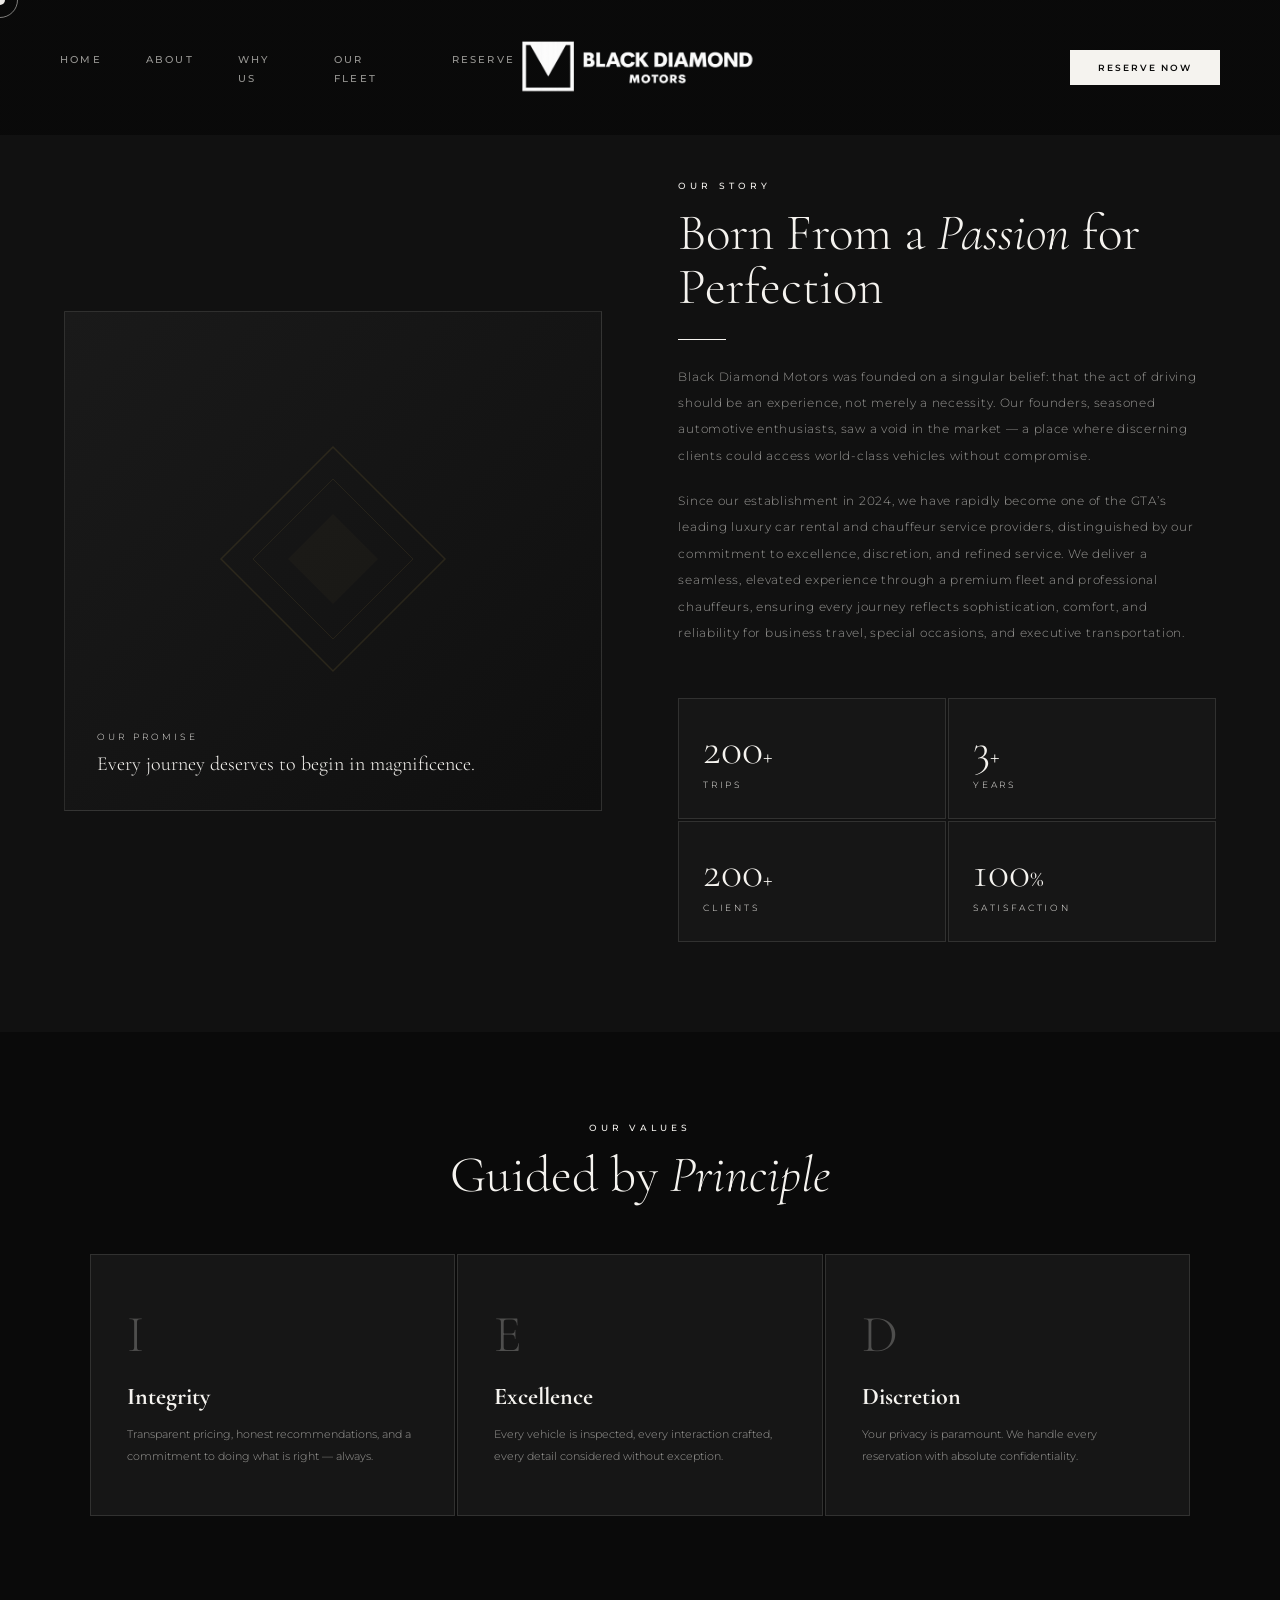
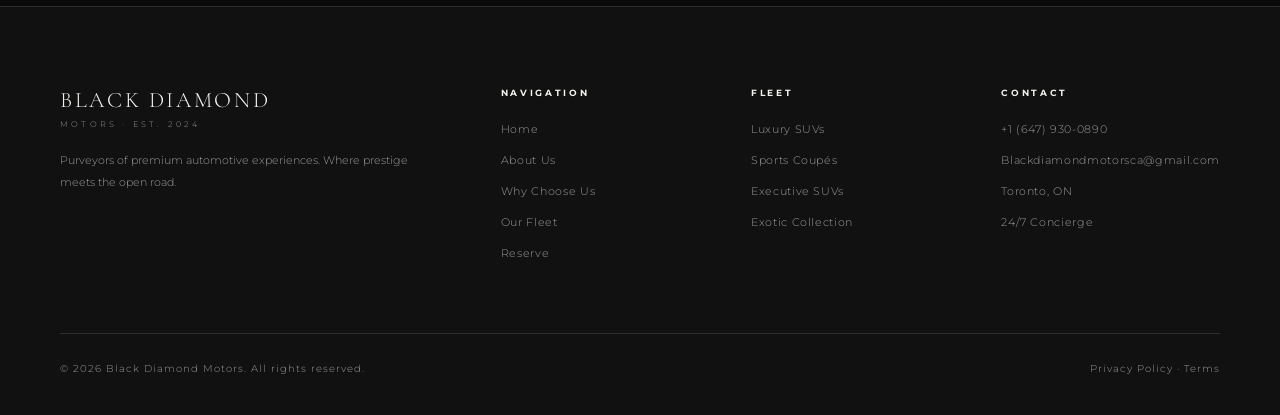
==== commit 7332d6b1: "Add files via upload" ====
--- a/about.html
+++ b/about.html
@@ -60,7 +60,7 @@
 
 <div class="cursor" id="cursor"></div>
 <div class="cursor-ring" id="cursorRing"></div>
-<div style="padding-top:100px;"></div>
+<div style="padding-top:120px;"></div>
     
 <div class="page-content">
 <!-- ════════ ABOUT ════════ -->
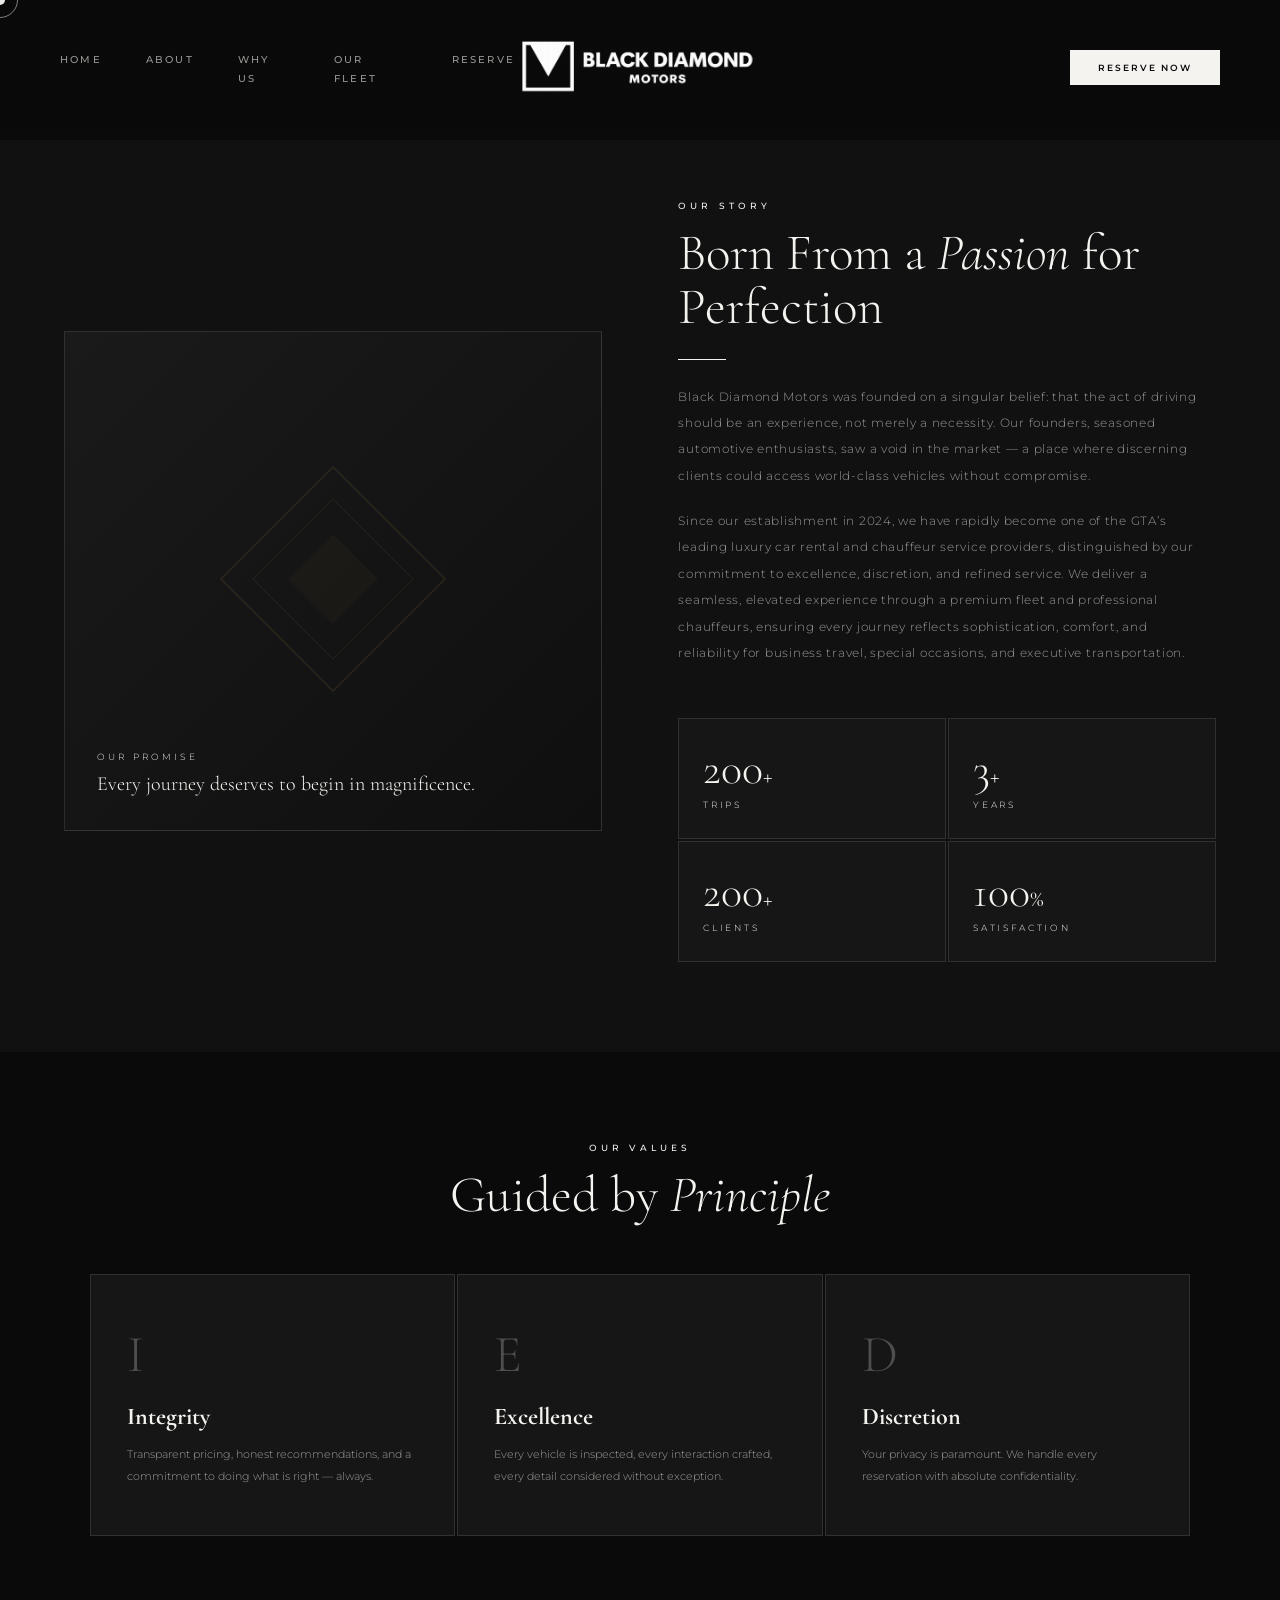
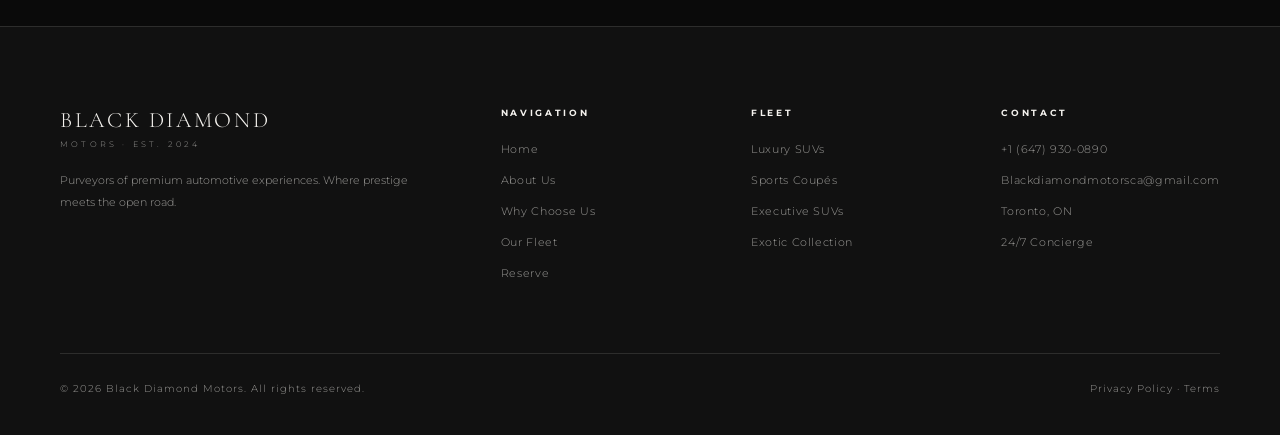
==== commit 7dcc993c: "Update about.html" ====
--- a/about.html
+++ b/about.html
@@ -60,7 +60,7 @@
 
 <div class="cursor" id="cursor"></div>
 <div class="cursor-ring" id="cursorRing"></div>
-<div style="padding-top:120px;"></div>
+<div style="padding-top:140px;"></div>
     
 <div class="page-content">
 <!-- ════════ ABOUT ════════ -->
@@ -578,4 +578,4 @@
 </script>
 
 </body>
-</html>+</html>
